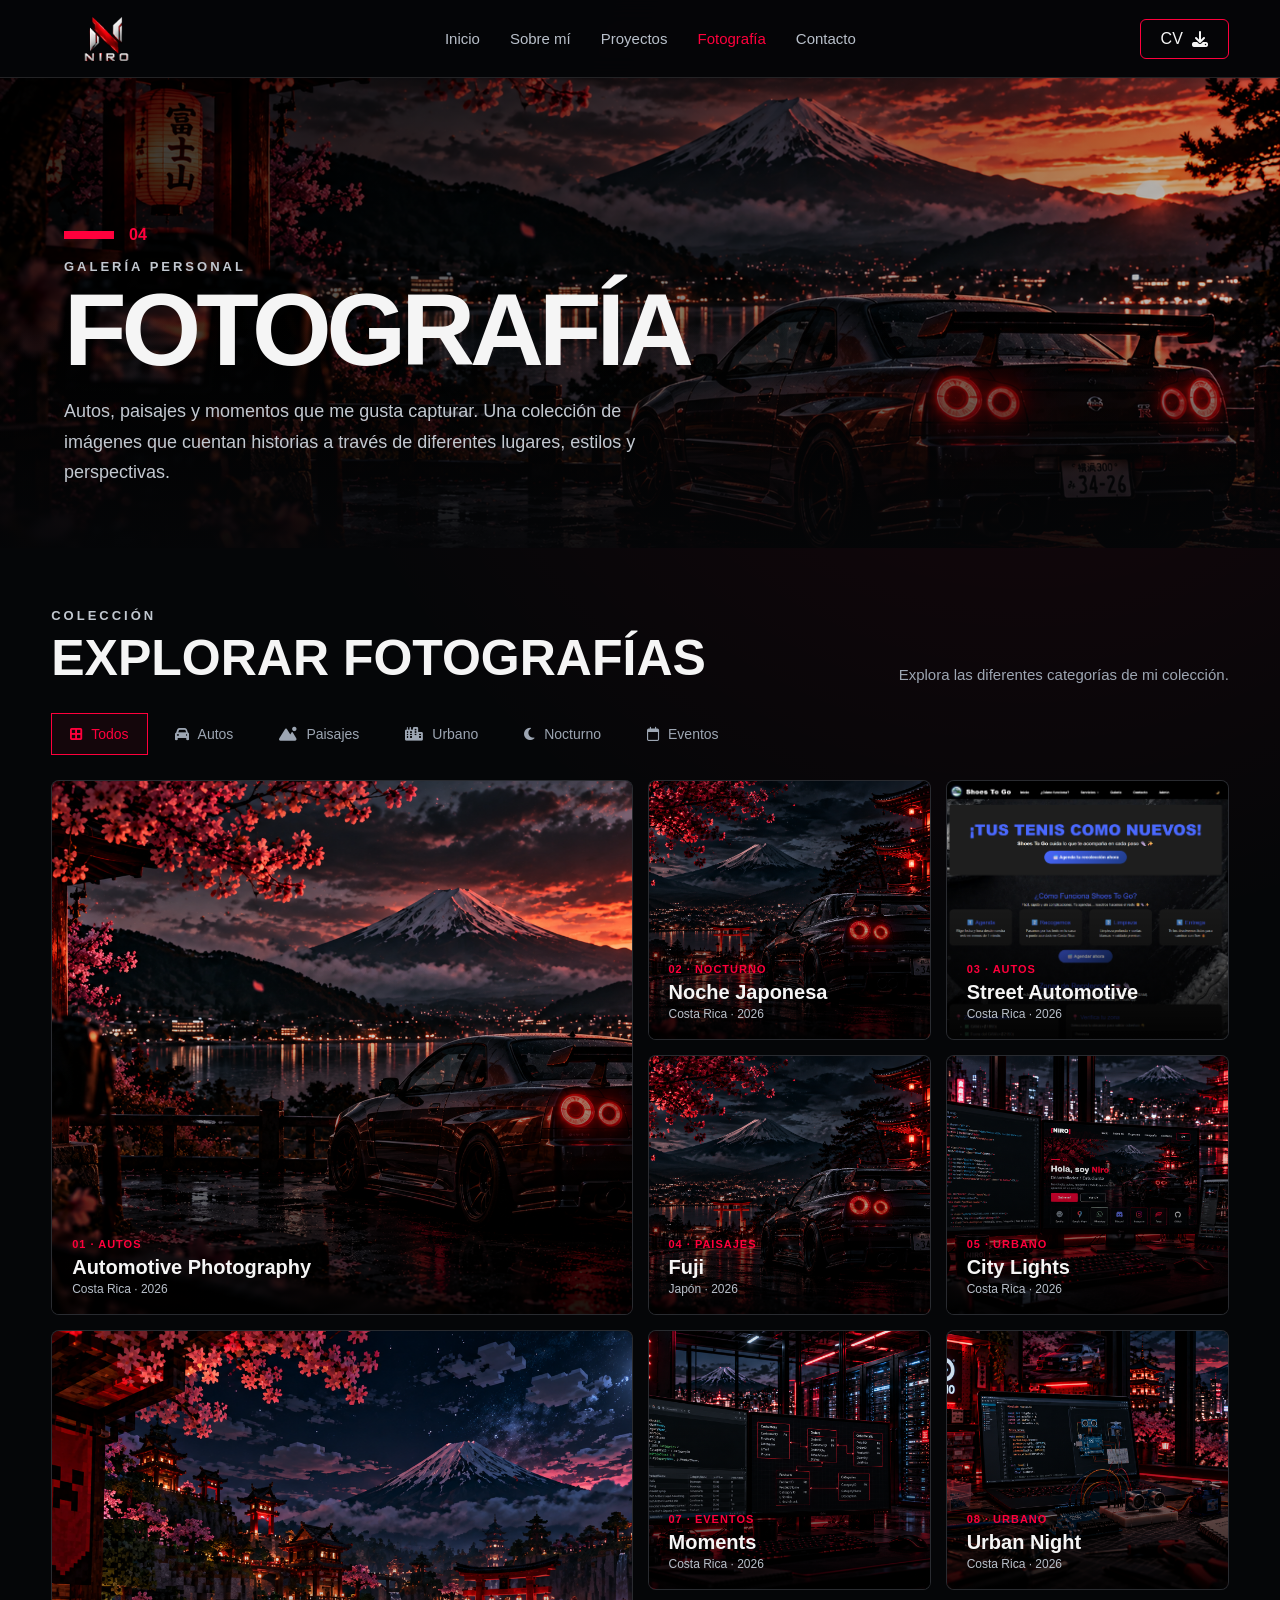
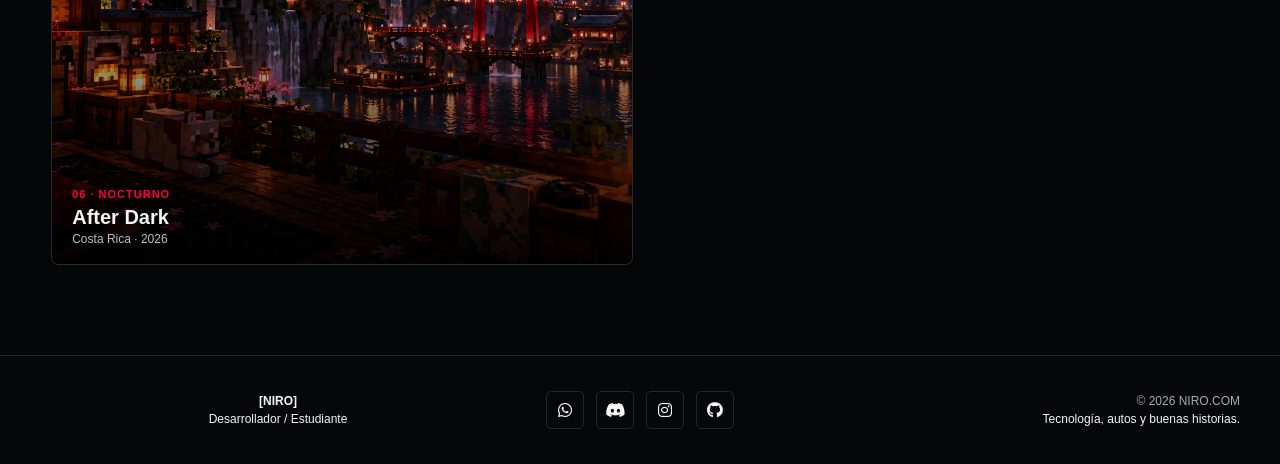
==== fotografia.html @ d886a141 "Agrego de Fotografia Se agrego ya por fin la parte de Fotografia, donde varias tipos de imagenes, au" ====
<!DOCTYPE html>
<html lang="es">
<head>
    <meta charset="UTF-8">
    <meta name="viewport" content="width=device-width, initial-scale=1.0">

    <title>Niro | Fotografía</title>

    <link rel="stylesheet" href="css/fotografia.css">

    <link rel="stylesheet" href="https://cdnjs.cloudflare.com/ajax/libs/font-awesome/6.5.2/css/all.min.css">
</head>

<body>

<header class="photo-header">

    <a href="index.html" class="photo-logo">
        <img src="assets/img/logo.png" alt="NIRO">
    </a>

    <nav class="photo-nav">
        <a href="index.html">Inicio</a>
        <a href="index.html#sobre-mi">Sobre mí</a>
        <a href="index.html#proyectos">Proyectos</a>
        <a href="fotografia.html" class="active">Fotografía</a>
        <a href="index.html#contacto">Contacto</a>
    </nav>

    <a href="assets/docs/Niels Curriculum.pdf" class="photo-cv" target="_blank">
        CV
        <i class="fa-solid fa-download"></i>
    </a>

</header>


<main>

    <!-- HERO -->

    <section class="photo-hero">

        <div class="photo-hero-overlay">

            <div class="photo-hero-content">

                <div class="section-number">
                    <span></span>
                    04
                </div>

                <p class="eyebrow">GALERÍA PERSONAL</p>

                <h1>FOTOGRAFÍA</h1>

                <p class="hero-description">
                    Autos, paisajes y momentos que me gusta capturar.
                    Una colección de imágenes que cuentan historias
                    a través de diferentes lugares, estilos y perspectivas.
                </p>

            </div>

        </div>

    </section>


    <!-- CATEGORÍAS -->

    <section class="gallery-section">

        <div class="gallery-container">

            <div class="gallery-heading">

                <div>
                    <p class="eyebrow">COLECCIÓN</p>
                    <h2>EXPLORAR FOTOGRAFÍAS</h2>
                </div>

                <p class="gallery-description">
                    Explora las diferentes categorías de mi colección.
                </p>

            </div>


            <div class="photo-filters">

                <button class="filter active" data-filter="todos">
                    <i class="fa-solid fa-border-all"></i>
                    Todos
                </button>

                <button class="filter" data-filter="autos">
                    <i class="fa-solid fa-car"></i>
                    Autos
                </button>

                <button class="filter" data-filter="paisajes">
                    <i class="fa-solid fa-mountain-sun"></i>
                    Paisajes
                </button>

                <button class="filter" data-filter="urbano">
                    <i class="fa-solid fa-city"></i>
                    Urbano
                </button>

                <button class="filter" data-filter="nocturno">
                    <i class="fa-solid fa-moon"></i>
                    Nocturno
                </button>

                <button class="filter" data-filter="eventos">
                    <i class="fa-regular fa-calendar"></i>
                    Eventos
                </button>

            </div>


            <!-- GALERÍA -->

            <div class="photo-gallery">

                <article class="photo-card"
                    data-category="autos"
                    data-title="Automotive Photography"
                    data-location="Costa Rica"
                    data-year="2026">

                    <img src="assets/img/fotografia.png" alt="Fotografía automotriz">

                    <div class="photo-card-overlay">
                        <span>01 · AUTOS</span>
                        <h3>Automotive Photography</h3>
                        <p>Costa Rica · 2026</p>
                    </div>

                </article>


                <article class="photo-card"
                    data-category="nocturno"
                    data-title="Noche Japonesa"
                    data-location="Costa Rica"
                    data-year="2026">

                    <img src="assets/img/hero.png" alt="Fotografía nocturna">

                    <div class="photo-card-overlay">
                        <span>02 · NOCTURNO</span>
                        <h3>Noche Japonesa</h3>
                        <p>Costa Rica · 2026</p>
                    </div>

                </article>


                <article class="photo-card"
                    data-category="autos"
                    data-title="Street Automotive"
                    data-location="Costa Rica"
                    data-year="2026">

                    <img src="assets/img/stgg.png" alt="Fotografía de automóvil">

                    <div class="photo-card-overlay">
                        <span>03 · AUTOS</span>
                        <h3>Street Automotive</h3>
                        <p>Costa Rica · 2026</p>
                    </div>

                </article>


                <article class="photo-card"
                    data-category="paisajes"
                    data-title="Fuji"
                    data-location="Japón"
                    data-year="2026">

                    <img src="assets/img/hero.png" alt="Paisaje">

                    <div class="photo-card-overlay">
                        <span>04 · PAISAJES</span>
                        <h3>Fuji</h3>
                        <p>Japón · 2026</p>
                    </div>

                </article>


                <article class="photo-card"
                    data-category="urbano"
                    data-title="City Lights"
                    data-location="Costa Rica"
                    data-year="2026">

                    <img src="assets/img/portafolio.png" alt="Fotografía urbana">

                    <div class="photo-card-overlay">
                        <span>05 · URBANO</span>
                        <h3>City Lights</h3>
                        <p>Costa Rica · 2026</p>
                    </div>

                </article>


                <article class="photo-card"
                    data-category="nocturno"
                    data-title="After Dark"
                    data-location="Costa Rica"
                    data-year="2026">

                    <img src="assets/img/minecraft.png" alt="Fotografía nocturna">

                    <div class="photo-card-overlay">
                        <span>06 · NOCTURNO</span>
                        <h3>After Dark</h3>
                        <p>Costa Rica · 2026</p>
                    </div>

                </article>


                <article class="photo-card"
                    data-category="eventos"
                    data-title="Moments"
                    data-location="Costa Rica"
                    data-year="2026">

                    <img src="assets/img/database.png" alt="Fotografía de evento">

                    <div class="photo-card-overlay">
                        <span>07 · EVENTOS</span>
                        <h3>Moments</h3>
                        <p>Costa Rica · 2026</p>
                    </div>

                </article>


                <article class="photo-card"
                    data-category="urbano"
                    data-title="Urban Night"
                    data-location="Costa Rica"
                    data-year="2026">

                    <img src="assets/img/arduino.png" alt="Fotografía urbana">

                    <div class="photo-card-overlay">
                        <span>08 · URBANO</span>
                        <h3>Urban Night</h3>
                        <p>Costa Rica · 2026</p>
                    </div>

                </article>

            </div>

        </div>

    </section>


    <!-- LIGHTBOX -->

    <div class="lightbox" id="lightbox">

        <div class="footer-logo">
            <img src="../assets/img/logo.png" alt="Logo NIRO">
        </div>

        <button class="lightbox-prev" aria-label="Anterior">
            <i class="fa-solid fa-chevron-left"></i>
        </button>

        <div class="lightbox-content">

            <img id="lightbox-image" src="" alt="">

            <div class="lightbox-info">

                <span id="lightbox-category"></span>

                <h2 id="lightbox-title"></h2>

                <p id="lightbox-location"></p>

            </div>

        </div>

        <button class="lightbox-next" aria-label="Siguiente">
            <i class="fa-solid fa-chevron-right"></i>
        </button>

    </div>

</main>


<footer>

    <div class="footer-brand">
        <strong>[NIRO]</strong>
        <p>Desarrollador / Estudiante</p>
    </div>

    <div class="footer-social">

        <a href="#" aria-label="WhatsApp">
            <i class="fa-brands fa-whatsapp"></i>
        </a>

        <a href="#" aria-label="Discord">
            <i class="fa-brands fa-discord"></i>
        </a>

        <a href="#" aria-label="Instagram">
            <i class="fa-brands fa-instagram"></i>
        </a>

        <a href="#" aria-label="GitHub">
            <i class="fa-brands fa-github"></i>
        </a>

    </div>

    <div class="footer-copy">
        <p>© 2026 NIRO.COM</p>
        <p>Tecnología, autos y buenas historias.</p>
    </div>

</footer>


<script src="js/fotografia.js"></script>

</body>
</html>
---- css/fotografia.css ----
:root {
    --bg:#050608;
    --bg-card:#0b0e13;
    --bg-soft:#10141a;
    --red:#ff003c;
    --text:#f5f5f5;
    --text-soft:#9da6b3;
    --border:rgba(255,255,255,.12);
}

* {
    margin:0;
    padding:0;
    box-sizing:border-box;
}

html {
    scroll-behavior:smooth;
}

body {
    background:
        radial-gradient(
            circle at 80% 10%,
            rgba(255,0,60,.08),
            transparent 35%
        ),
        var(--bg);
    color:var(--text);
    font-family:Arial,Helvetica,sans-serif;
}

a {
    color:inherit;
    text-decoration:none;
}

img {
    display:block;
    max-width:100%;
}

/* HEADER */

.photo-header {
    position:sticky;
    top:0;
    z-index:1000;
    min-height:78px;
    padding:0 4%;
    display:flex;
    align-items:center;
    justify-content:space-between;
    gap:30px;
    background:rgba(5,6,8,.92);
    border-bottom:1px solid var(--border);
    backdrop-filter:blur(12px);
}

.photo-logo {
    display:flex;
    align-items:center;
}

.photo-logo img {
    display:block;
    width:110px;
    height:auto;
    max-height:50px;
    object-fit:contain;
}

.photo-nav {
    display:flex;
    align-items:center;
    gap:30px;
}

.photo-nav a {
    color:#b9c0ca;
    font-size:15px;
    transition:.25s;
}

.photo-nav a:hover,
.photo-nav a.active {
    color:var(--red);
}

.photo-cv {
    display:flex;
    align-items:center;
    gap:9px;
    padding:10px 20px;
    border:1px solid var(--red);
    border-radius:6px;
    transition:.25s;
}

.photo-cv:hover {
    background:var(--red);
}

/* HERO */

.photo-hero {
    min-height:470px;
    position:relative;
    display:flex;
    align-items:flex-end;
    background:
        linear-gradient(
            90deg,
            rgba(0,0,0,.82),
            rgba(0,0,0,.2)
        ),
        url("../assets/img/fotografia.png") center/cover;
}

.photo-hero::after {
    content:"";
    position:absolute;
    inset:0;
    background:
        linear-gradient(
            transparent 50%,
            rgba(5,6,8,.9)
        );
    pointer-events:none;
}

.photo-hero-overlay {
    position:relative;
    z-index:2;
    width:100%;
    padding:70px 5% 60px;
}

.photo-hero-content {
    width:min(850px,100%);
}

.section-number {
    display:flex;
    align-items:center;
    gap:15px;
    color:var(--red);
    font-weight:800;
    margin-bottom:15px;
}

.section-number span {
    width:50px;
    height:8px;
    display:block;
    background:var(--red);
}

.eyebrow {
    color:#c2c8d0;
    font-size:13px;
    font-weight:700;
    letter-spacing:3px;
    margin-bottom:10px;
}

.photo-hero h1 {
    font-size:clamp(55px,8vw,105px);
    line-height:.9;
    font-weight:900;
    letter-spacing:-5px;
    margin-bottom:20px;
}

.hero-description {
    max-width:620px;
    color:#c2c8d0;
    font-size:18px;
    line-height:1.7;
}

/* GALLERY SECTION */

.gallery-section {
    padding:60px 0 90px;
}

.gallery-container {
    width:min(1450px,92%);
    margin:auto;
}

.gallery-heading {
    display:flex;
    align-items:flex-end;
    justify-content:space-between;
    gap:30px;
    margin-bottom:30px;
}

.gallery-heading h2 {
    font-size:clamp(30px,4vw,50px);
    line-height:1;
    font-weight:900;
}

.gallery-description {
    max-width:420px;
    color:var(--text-soft);
    font-size:15px;
}

/* FILTERS */

.photo-filters {
    display:flex;
    gap:8px;
    margin-bottom:25px;
    overflow-x:auto;
    scrollbar-width:none;
}

.photo-filters::-webkit-scrollbar {
    display:none;
}

.filter {
    display:flex;
    align-items:center;
    gap:9px;
    padding:12px 18px;
    border:1px solid transparent;
    background:transparent;
    color:var(--text-soft);
    font-family:inherit;
    font-size:14px;
    white-space:nowrap;
    cursor:pointer;
    transition:.25s;
}

.filter:hover {
    color:white;
}

.filter.active {
    color:var(--red);
    border-color:var(--red);
    background:rgba(255,0,60,.06);
}

/* GALLERY */

.photo-gallery {
    display:grid;
    grid-template-columns:repeat(4,1fr);
    grid-auto-rows:260px;
    gap:15px;
}

.photo-card {
    position:relative;
    overflow:hidden;
    border:1px solid var(--border);
    border-radius:8px;
    background:var(--bg-card);
    cursor:pointer;
    transition:.35s ease;
}

.photo-card:nth-child(1),
.photo-card:nth-child(6) {
    grid-column:span 2;
    grid-row:span 2;
}

.photo-card img {
    width:100%;
    height:100%;
    object-fit:cover;
    transition:.5s ease;
}

.photo-card::after {
    content:"";
    position:absolute;
    inset:0;
    background:
        linear-gradient(
            transparent 35%,
            rgba(0,0,0,.9)
        );
}

.photo-card:hover {
    border-color:var(--red);
    transform:translateY(-4px);
}

.photo-card:hover img {
    transform:scale(1.06);
}

.photo-card-overlay {
    position:absolute;
    z-index:2;
    left:20px;
    right:20px;
    bottom:18px;
}

.photo-card-overlay span {
    display:block;
    margin-bottom:6px;
    color:var(--red);
    font-size:11px;
    font-weight:800;
    letter-spacing:1px;
}

.photo-card-overlay h3 {
    font-size:20px;
    margin-bottom:3px;
}

.photo-card-overlay p {
    color:#b9c0ca;
    font-size:12px;
}

/* LIGHTBOX */

.lightbox {
    position:fixed;
    inset:0;
    z-index:5000;
    display:none;
    align-items:center;
    justify-content:center;
    padding:40px;
    background:rgba(0,0,0,.94);
    backdrop-filter:blur(12px);
}

.lightbox.open {
    display:flex;
}

.lightbox-content {
    max-width:1100px;
    max-height:90vh;
    position:relative;
}

.lightbox-content img {
    max-width:100%;
    max-height:75vh;
    width:auto;
    margin:auto;
    border:1px solid var(--border);
    border-radius:8px;
}

.lightbox-info {
    padding-top:15px;
    text-align:center;
}

.lightbox-info span {
    color:var(--red);
    font-size:12px;
    font-weight:800;
    letter-spacing:2px;
}

.lightbox-info h2 {
    margin:5px 0;
    font-size:24px;
}

.lightbox-info p {
    color:var(--text-soft);
    font-size:13px;
}

.lightbox-close,
.lightbox-prev,
.lightbox-next {
    position:absolute;
    z-index:2;
    width:48px;
    height:48px;
    display:flex;
    align-items:center;
    justify-content:center;
    border:1px solid var(--red);
    border-radius:6px;
    background:rgba(5,6,8,.8);
    color:var(--red);
    font-size:18px;
    cursor:pointer;
    transition:.25s;
}

.lightbox-close:hover,
.lightbox-prev:hover,
.lightbox-next:hover {
    background:var(--red);
    color:white;
}

.lightbox-close {
    top:25px;
    right:30px;
}

.lightbox-prev {
    left:30px;
    top:50%;
    transform:translateY(-50%);
}

.lightbox-next {
    right:30px;
    top:50%;
    transform:translateY(-50%);
}

/* FOOTER */

/* =========================================================
   FOOTER
   ========================================================= */

footer {
    display: grid;
    grid-template-columns: 1fr auto 1fr;
    align-items: center;
    gap: 30px;
    padding: 35px 40px;
    border-top: 1px solid var(--border);
    background: #05070a;
    color: var(--muted);
    font-size: 12px;
}


/* LOGO FOOTER */

.footer-brand {
    display: flex;
    flex-direction: column;
    align-items: center;
    justify-content: center;
    gap: 4px;
    text-align: center;
}

.footer-logo {
    display: flex;
    align-items: center;
    justify-content: center;
    width: 100%;
}

.footer-logo img {
    display: block;
    width: 100px;
    height: auto;
    object-fit: contain;
    margin: 0 auto;
}

.footer-logo span {
    color: var(--red);
}

.footer-brand p {
    margin: 0;
    color: var(--muted);
    font-size: 12px;
    text-align: center;
}


/* REDES FOOTER */

.footer-social {
    display: flex;
    align-items: center;
    justify-content: center;
    gap: 12px;
}

.footer-social a {
    width: 38px;
    height: 38px;
    display: flex;
    align-items: center;
    justify-content: center;
    border: 1px solid var(--border);
    border-radius: 5px;
    color: var(--muted);
    transition: var(--transition);
}

.footer-social i {
    font-size: 16px;
}

.footer-social a:hover {
    color: var(--red);
    border-color: var(--red);
    transform: translateY(-3px);
    background: rgba(255, 0, 60, 0.06);
}


/* COPYRIGHT */

.footer-copy {
    text-align: right;
}

.footer-copy p {
    margin: 0;
}

.footer-copy p + p {
    margin-top: 4px;
}

.footer-copy p:first-child {
    color: #a5adb7;
}

.footer-copy p:last-child {
    color: var(--muted);
}
/* RESPONSIVE */

@media (max-width:1050px) {

    .photo-gallery {
        grid-template-columns:repeat(3,1fr);
    }

}

@media (max-width:800px) {

    .photo-header {
        padding:15px 20px;
    }

    .photo-nav {
        display:none;
    }

    .photo-hero {
        min-height:420px;
    }

    .photo-hero-overlay {
        padding:50px 5% 45px;
    }

    .gallery-heading {
        align-items:flex-start;
        flex-direction:column;
    }

    .photo-gallery {
        grid-template-columns:repeat(2,1fr);
        grid-auto-rows:220px;
    }

    .photo-card:nth-child(1),
    .photo-card:nth-child(6) {
        grid-column:span 2;
        grid-row:span 1;
    }

    .lightbox {
        padding:20px;
    }

    .lightbox-prev {
        left:10px;
    }

    .lightbox-next {
        right:10px;
    }

}

@media (max-width:550px) {

    .photo-cv {
        padding:9px 12px;
    }

    .photo-cv {
        font-size:0;
    }

    .photo-cv i {
        font-size:15px;
    }

    .photo-hero h1 {
        font-size:52px;
        letter-spacing:-3px;
    }

    .hero-description {
        font-size:15px;
    }

    .gallery-section {
        padding-top:40px;
    }

    .photo-gallery {
        grid-template-columns:1fr;
        grid-auto-rows:280px;
    }

    .photo-card:nth-child(1),
    .photo-card:nth-child(6) {
        grid-column:auto;
    }

    .lightbox-close {
        top:15px;
        right:15px;
    }

    .lightbox-content img {
        max-height:65vh;
    }

    footer {
        grid-template-columns:1fr;
        text-align:center;
        gap:20px;
    }

    .footer-brand,
    .footer-copy {
        text-align:center;
    }

    .footer-social {
        justify-content:center;
    }

}

.footer-logo img {
    width: 100px;
    height: auto;
    object-fit: contain;
}
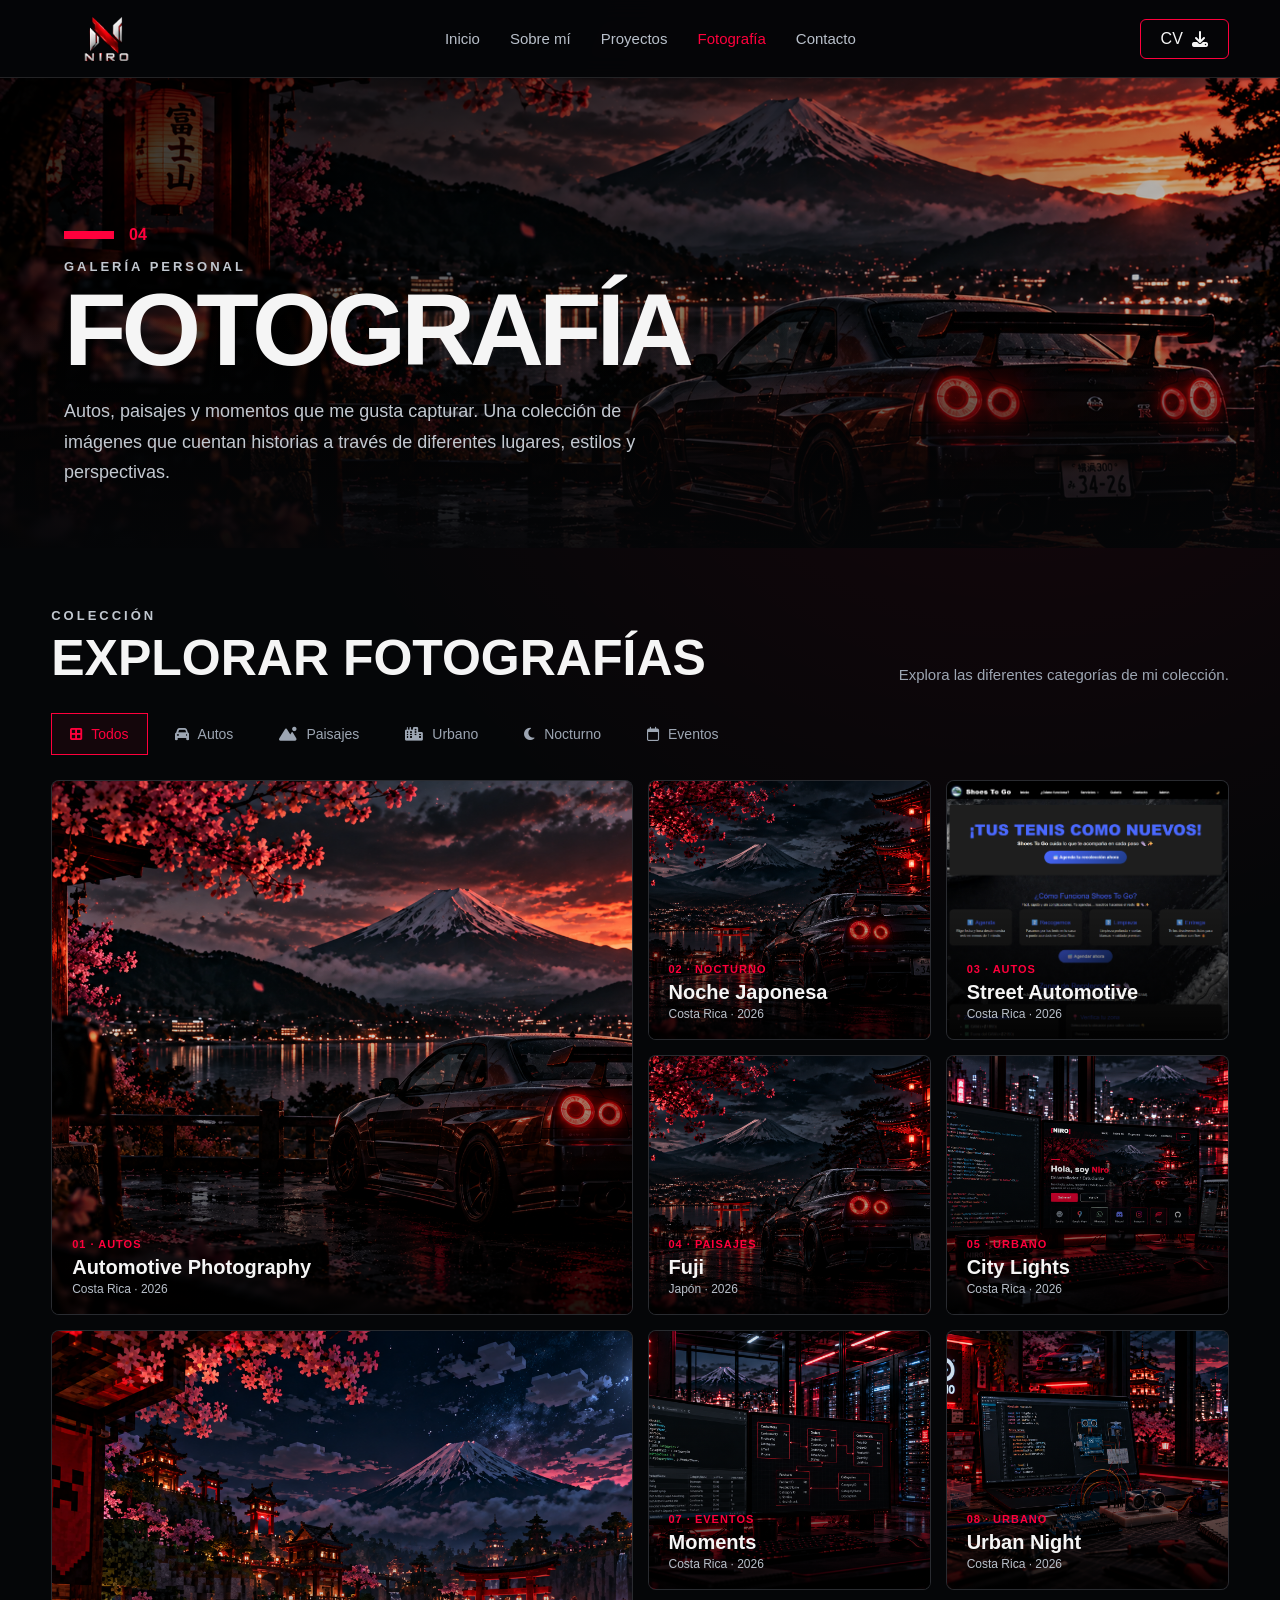
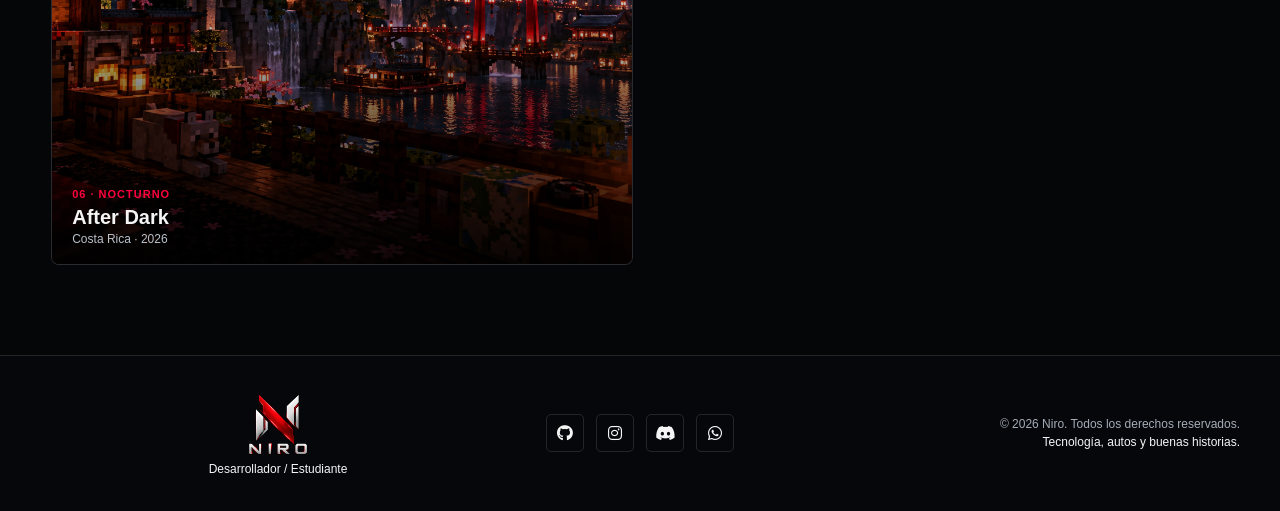
==== commit 7c81e84a: "Actualizacion de errores ci" ====
--- a/fotografia.html
+++ b/fotografia.html
@@ -19,7 +19,7 @@
         <img src="assets/img/logo.png" alt="NIRO">
     </a>
 
-    <nav class="photo-nav">
+    <nav class="photo-nav desktop-nav">
         <a href="index.html">Inicio</a>
         <a href="index.html#sobre-mi">Sobre mí</a>
         <a href="index.html#proyectos">Proyectos</a>
@@ -27,10 +27,36 @@
         <a href="index.html#contacto">Contacto</a>
     </nav>
 
-    <a href="assets/docs/Niels Curriculum.pdf" class="photo-cv" target="_blank">
+    <a href="assets/docs/Niels Curriculum.pdf"
+       class="photo-cv desktop-cv"
+       target="_blank">
         CV
         <i class="fa-solid fa-download"></i>
     </a>
+
+    <button class="menu-toggle"
+            type="button"
+            aria-label="Abrir menú"
+            aria-expanded="false">
+        <i class="fa-solid fa-bars"></i>
+    </button>
+
+    <nav class="mobile-nav">
+
+        <a href="index.html">Inicio</a>
+        <a href="index.html#sobre-mi">Sobre mí</a>
+        <a href="index.html#proyectos">Proyectos</a>
+        <a href="fotografia.html" class="active">Fotografía</a>
+        <a href="index.html#contacto">Contacto</a>
+
+        <a href="assets/docs/Niels Curriculum.pdf"
+           class="photo-cv"
+           target="_blank">
+            CV
+            <i class="fa-solid fa-download"></i>
+        </a>
+
+    </nav>
 
 </header>
 
@@ -304,37 +330,59 @@
 
 </main>
 
+<!-- FOOTER -->
 
 <footer>
 
     <div class="footer-brand">
-        <strong>[NIRO]</strong>
+
+        <div class="footer-logo">
+            <img src="assets/img/logo.png" alt="Logo NIRO">
+        </div>
+
         <p>Desarrollador / Estudiante</p>
+
     </div>
 
+
     <div class="footer-social">
 
-        <a href="#" aria-label="WhatsApp">
+        <a href="https://github.com/NIRO1004"
+           target="_blank"
+           rel="noopener noreferrer"
+           aria-label="GitHub">
+            <i class="fa-brands fa-github"></i>
+        </a>
+
+        <a href="https://www.instagram.com/nielsroldan/"
+           target="_blank"
+           rel="noopener noreferrer"
+           aria-label="Instagram">
+            <i class="fa-brands fa-instagram"></i>
+        </a>
+
+        <a href="https://discord.gg/T9t3En6EW"
+           target="_blank"
+           rel="noopener noreferrer"
+           aria-label="Discord">
+            <i class="fa-brands fa-discord"></i>
+        </a>
+
+        <a href="https://wa.me/50685936114"
+           target="_blank"
+           rel="noopener noreferrer"
+           aria-label="WhatsApp">
             <i class="fa-brands fa-whatsapp"></i>
         </a>
 
-        <a href="#" aria-label="Discord">
-            <i class="fa-brands fa-discord"></i>
-        </a>
-
-        <a href="#" aria-label="Instagram">
-            <i class="fa-brands fa-instagram"></i>
-        </a>
-
-        <a href="#" aria-label="GitHub">
-            <i class="fa-brands fa-github"></i>
-        </a>
-
     </div>
 
+
     <div class="footer-copy">
-        <p>© 2026 NIRO.COM</p>
+
+        <p>© 2026 Niro. Todos los derechos reservados.</p>
         <p>Tecnología, autos y buenas historias.</p>
+
     </div>
 
 </footer>
--- a/css/fotografia.css
+++ b/css/fotografia.css
@@ -662,4 +662,109 @@
     width: 100px;
     height: auto;
     object-fit: contain;
+}
+
+/* =========================================================
+   NAVBAR RESPONSIVE
+   ========================================================= */
+
+.menu-toggle {
+    display: none;
+    width: 42px;
+    height: 42px;
+    align-items: center;
+    justify-content: center;
+    border: 1px solid var(--border);
+    border-radius: 6px;
+    background: transparent;
+    color: white;
+    font-size: 18px;
+    cursor: pointer;
+    transition: .25s;
+}
+
+.menu-toggle:hover {
+    color: var(--red);
+    border-color: var(--red);
+}
+
+.mobile-nav {
+    display: none;
+}
+
+
+/* =========================================================
+   MOBILE NAVBAR
+   ========================================================= */
+
+@media (max-width: 800px) {
+
+    .photo-header {
+        min-height: 65px;
+        padding: 10px 20px;
+        gap: 15px;
+    }
+
+    .photo-header .desktop-nav,
+    .photo-header .desktop-cv {
+        display: none;
+    }
+
+    .menu-toggle {
+        display: flex;
+        margin-left: auto;
+        position: relative;
+        z-index: 1101;
+    }
+
+    .mobile-nav {
+        position: fixed;
+        top: 65px;
+        left: 0;
+        width: 100%;
+        display: flex;
+        flex-direction: column;
+        padding: 10px 20px 20px;
+        background: rgba(5, 6, 8, .98);
+        border-bottom: 1px solid var(--border);
+        backdrop-filter: blur(12px);
+        transform: translateY(-120%);
+        opacity: 0;
+        visibility: hidden;
+        transition:
+            transform .3s ease,
+            opacity .3s ease,
+            visibility .3s ease;
+        z-index: 1100;
+    }
+
+    .mobile-nav.active {
+        transform: translateY(0);
+        opacity: 1;
+        visibility: visible;
+    }
+
+    .mobile-nav a {
+        display: flex;
+        align-items: center;
+        min-height: 48px;
+        padding: 0 10px;
+        color: #b9c0ca;
+        border-bottom: 1px solid rgba(255,255,255,.06);
+        font-size: 15px;
+    }
+
+    .mobile-nav a:hover,
+    .mobile-nav a.active {
+        color: var(--red);
+    }
+
+    .mobile-nav .photo-cv {
+        justify-content: center;
+        margin-top: 12px;
+        border: 1px solid var(--red);
+        border-radius: 6px;
+        color: white;
+    }
+
 }
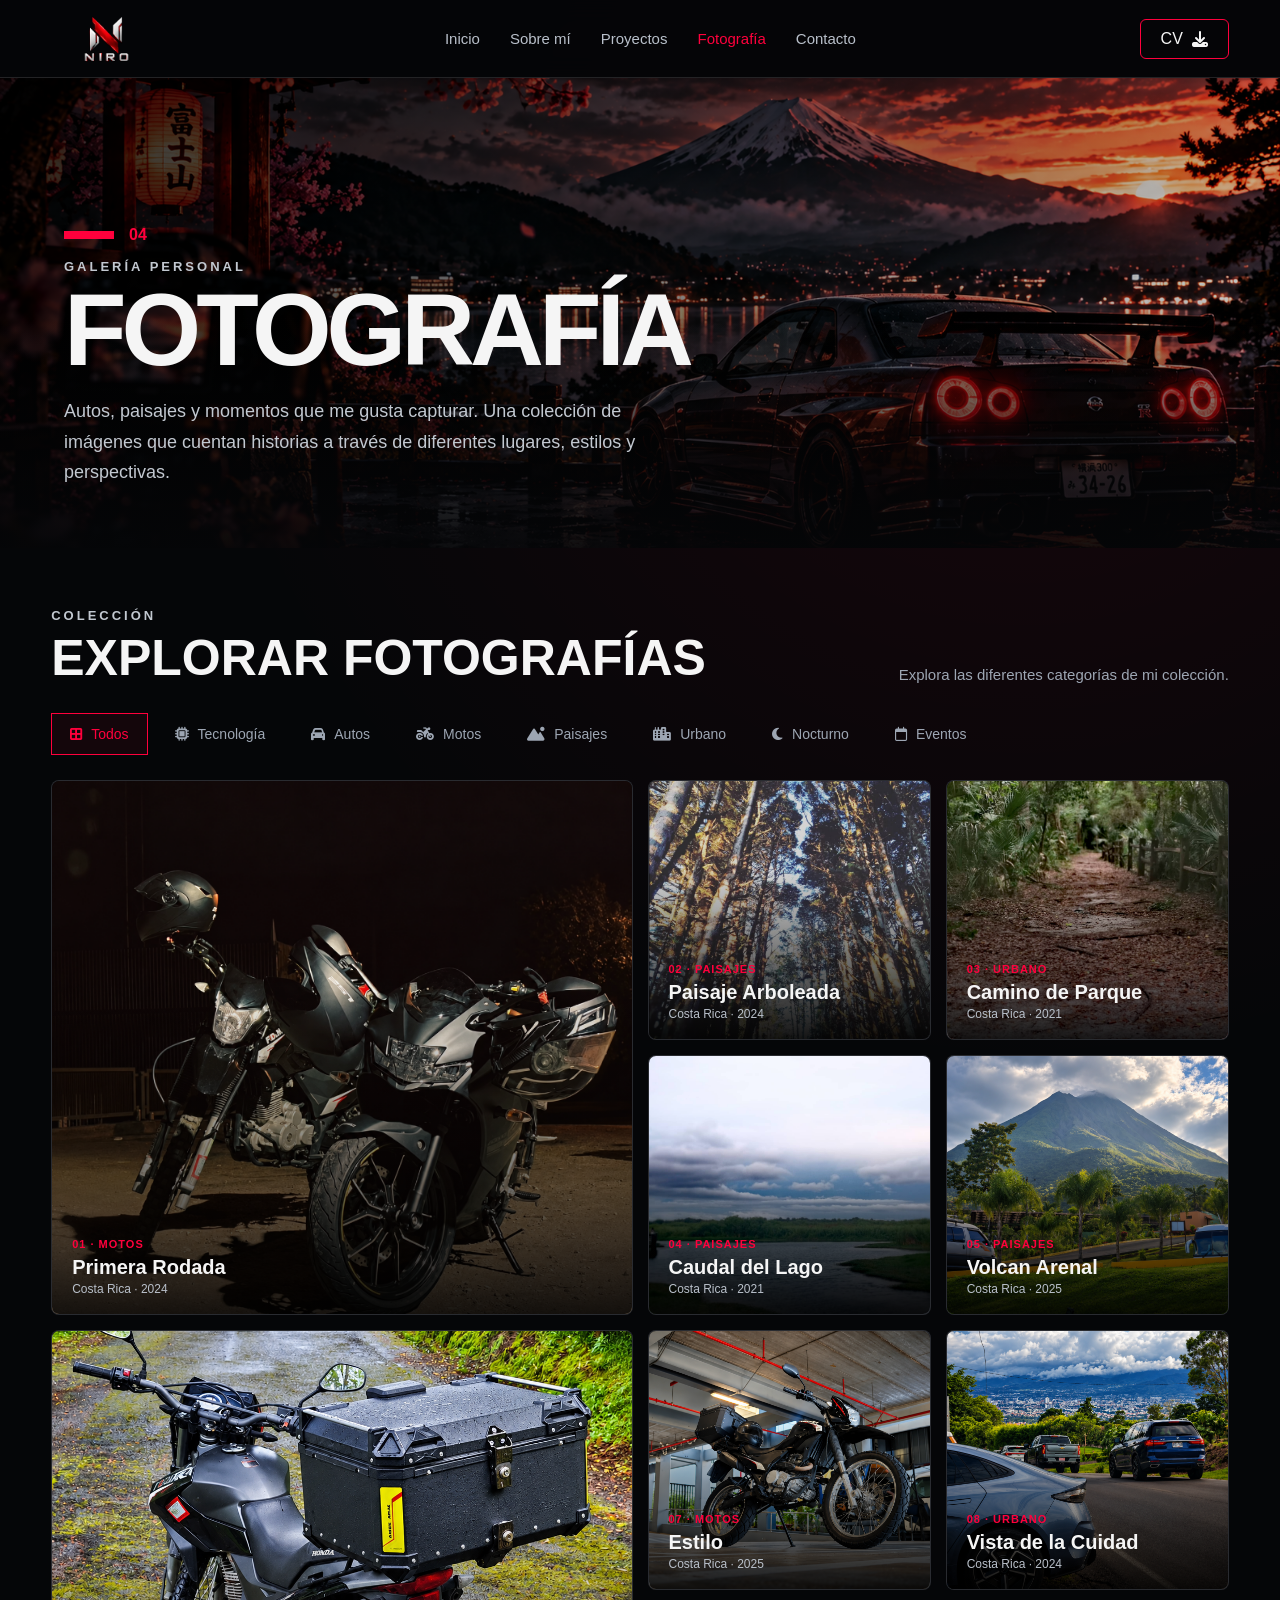
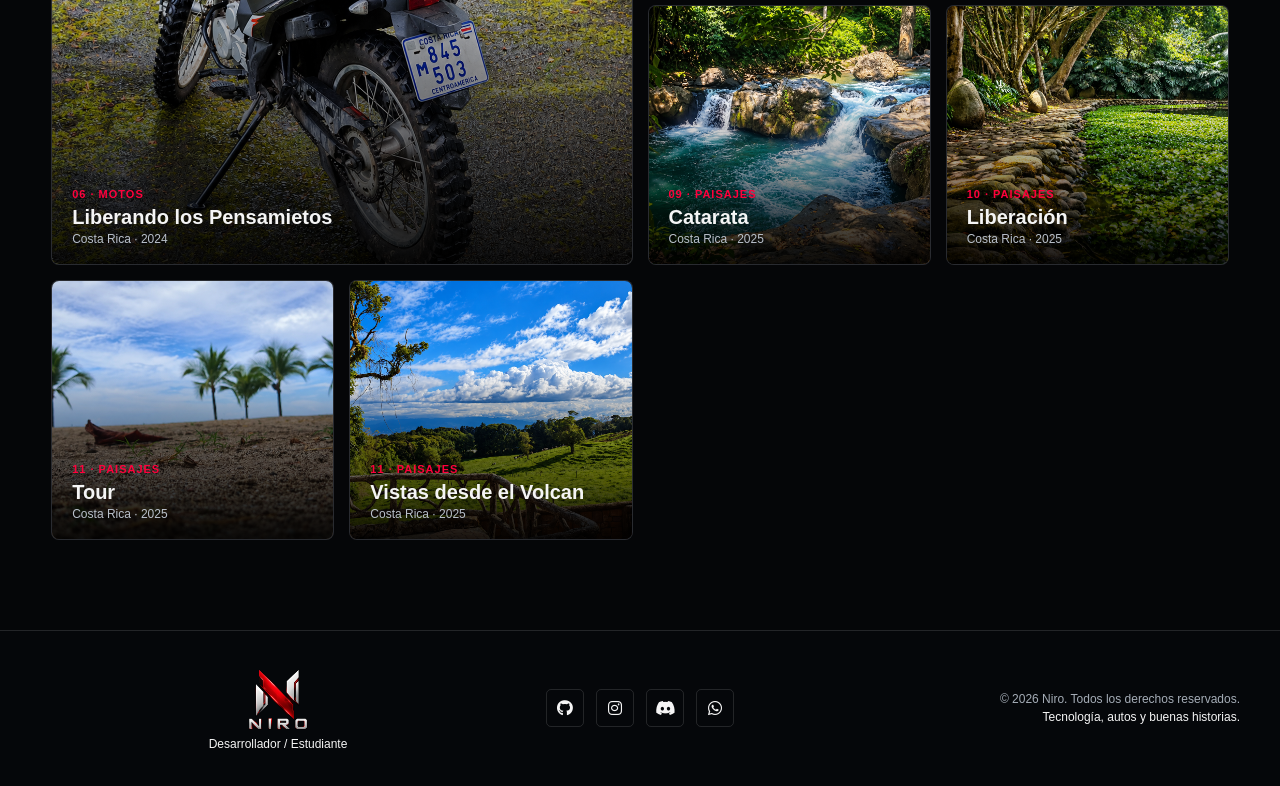
==== commit d3ee8024: "ci zi" ====
--- a/fotografia.html
+++ b/fotografia.html
@@ -120,11 +120,21 @@
                     Todos
                 </button>
 
+                <button class="filter" data-category="tecnologia">
+                    <i class="fa-solid fa-microchip"></i>
+                    <span>Tecnología</span>
+                </button>
+
                 <button class="filter" data-filter="autos">
                     <i class="fa-solid fa-car"></i>
                     Autos
                 </button>
 
+                <button class="filter" data-filter="motos">
+                    <i class="fa-solid fa-motorcycle"></i>
+                    Motos
+                </button>
+
                 <button class="filter" data-filter="paisajes">
                     <i class="fa-solid fa-mountain-sun"></i>
                     Paisajes
@@ -153,139 +163,197 @@
             <div class="photo-gallery">
 
                 <article class="photo-card"
-                    data-category="autos"
-                    data-title="Automotive Photography"
-                    data-location="Costa Rica"
-                    data-year="2026">
-
-                    <img src="assets/img/fotografia.png" alt="Fotografía automotriz">
-
-                    <div class="photo-card-overlay">
-                        <span>01 · AUTOS</span>
-                        <h3>Automotive Photography</h3>
-                        <p>Costa Rica · 2026</p>
-                    </div>
-
-                </article>
-
-
-                <article class="photo-card"
-                    data-category="nocturno"
-                    data-title="Noche Japonesa"
-                    data-location="Costa Rica"
-                    data-year="2026">
-
-                    <img src="assets/img/hero.png" alt="Fotografía nocturna">
-
-                    <div class="photo-card-overlay">
-                        <span>02 · NOCTURNO</span>
-                        <h3>Noche Japonesa</h3>
-                        <p>Costa Rica · 2026</p>
-                    </div>
-
-                </article>
-
-
-                <article class="photo-card"
-                    data-category="autos"
-                    data-title="Street Automotive"
-                    data-location="Costa Rica"
-                    data-year="2026">
-
-                    <img src="assets/img/stgg.png" alt="Fotografía de automóvil">
-
-                    <div class="photo-card-overlay">
-                        <span>03 · AUTOS</span>
-                        <h3>Street Automotive</h3>
-                        <p>Costa Rica · 2026</p>
-                    </div>
-
-                </article>
-
-
-                <article class="photo-card"
-                    data-category="paisajes"
-                    data-title="Fuji"
-                    data-location="Japón"
-                    data-year="2026">
-
-                    <img src="assets/img/hero.png" alt="Paisaje">
+                    data-category="motos"
+                    data-title="Mi Moto"
+                    data-location="Costa Rica"
+                    data-year="2024">
+
+                    <img src="assets/img/fotografia/motos/1.png" alt="Fotografía de mi moto">
+
+                    <div class="photo-card-overlay">
+                        <span>01 · MOTOS</span>
+                        <h3>Primera Rodada</h3>
+                        <p>Costa Rica · 2024</p>
+                    </div>
+
+                </article>
+
+                <article class="photo-card"
+                    data-category="paisajes"
+                    data-title="Paisaje Arboleada"
+                    data-location="Costa Rica"
+                    data-year="2019">
+
+                    <img src="assets/img/fotografia/paisajes/1.png" alt="Paisaje Arboleada">
+
+                    <div class="photo-card-overlay">
+                        <span>02 · PAISAJES</span>
+                        <h3>Paisaje Arboleada</h3>
+                        <p>Costa Rica · 2024</p>
+                    </div>
+
+                </article>
+
+                <article class="photo-card"
+                    data-category="urbano"
+                    data-title="Camino de Parque"
+                    data-location="Costa Rica"
+                    data-year="2021">
+
+                    <img src="assets/img/fotografia/urbano/1.png" alt="Camino de Parque">
+
+                    <div class="photo-card-overlay">
+                        <span>03 · URBANO</span>
+                        <h3>Camino de Parque</h3>
+                        <p>Costa Rica · 2021</p>
+                    </div>
+
+                </article>
+
+                <article class="photo-card"
+                    data-category="paisajes"
+                    data-title="Caudal del Lago"
+                    data-location="Costa Rica"
+                    data-year="2021">
+
+                    <img src="assets/img/fotografia/paisajes/2.png" alt="Caudal del Lago">
 
                     <div class="photo-card-overlay">
                         <span>04 · PAISAJES</span>
-                        <h3>Fuji</h3>
-                        <p>Japón · 2026</p>
-                    </div>
-
-                </article>
-
+                        <h3>Caudal del Lago</h3>
+                        <p>Costa Rica · 2021</p>
+                    </div>
+
+                </article>
+
+                <article class="photo-card"
+                    data-category="paisajes"
+                    data-title="Volcan Arenal"
+                    data-location="Costa Rica"
+                    data-year="2025">
+
+                    <img src="assets/img/fotografia/paisajes/3.png" alt="Volcan Arenal">
+
+                    <div class="photo-card-overlay">
+                        <span>05 · PAISAJES</span>
+                        <h3>Volcan Arenal</h3>
+                        <p>Costa Rica · 2025</p>
+                    </div>
+
+                </article>
+
+                <article class="photo-card"
+                    data-category="motos"
+                    data-title="Liberando los Pensamietos"
+                    data-location="Costa Rica"
+                    data-year="2024">
+
+                    <img src="assets/img/fotografia/motos/2.png" alt="Liberando los Pensamietos">
+
+                    <div class="photo-card-overlay">
+                        <span>06 · MOTOS</span>
+                        <h3>Liberando los Pensamietos</h3>
+                        <p>Costa Rica · 2024</p>
+                    </div>
+
+                </article>
+
+                <article class="photo-card"
+                    data-category="motos"
+                    data-title="Estilo"
+                    data-location="Costa Rica"
+                    data-year="2025">
+
+                    <img src="assets/img/fotografia/motos/3.png" alt="Estilo">
+
+                    <div class="photo-card-overlay">
+                        <span>07 · MOTOS</span>
+                        <h3>Estilo</h3>
+                        <p>Costa Rica · 2025</p>
+                    </div>
+
+                </article>
 
                 <article class="photo-card"
                     data-category="urbano"
-                    data-title="City Lights"
-                    data-location="Costa Rica"
-                    data-year="2026">
-
-                    <img src="assets/img/portafolio.png" alt="Fotografía urbana">
-
-                    <div class="photo-card-overlay">
-                        <span>05 · URBANO</span>
-                        <h3>City Lights</h3>
-                        <p>Costa Rica · 2026</p>
-                    </div>
-
-                </article>
-
-
-                <article class="photo-card"
-                    data-category="nocturno"
-                    data-title="After Dark"
-                    data-location="Costa Rica"
-                    data-year="2026">
-
-                    <img src="assets/img/minecraft.png" alt="Fotografía nocturna">
-
-                    <div class="photo-card-overlay">
-                        <span>06 · NOCTURNO</span>
-                        <h3>After Dark</h3>
-                        <p>Costa Rica · 2026</p>
-                    </div>
-
-                </article>
-
-
-                <article class="photo-card"
-                    data-category="eventos"
-                    data-title="Moments"
-                    data-location="Costa Rica"
-                    data-year="2026">
-
-                    <img src="assets/img/database.png" alt="Fotografía de evento">
-
-                    <div class="photo-card-overlay">
-                        <span>07 · EVENTOS</span>
-                        <h3>Moments</h3>
-                        <p>Costa Rica · 2026</p>
-                    </div>
-
-                </article>
-
-
-                <article class="photo-card"
-                    data-category="urbano"
-                    data-title="Urban Night"
-                    data-location="Costa Rica"
-                    data-year="2026">
-
-                    <img src="assets/img/arduino.png" alt="Fotografía urbana">
+                    data-title="Vista de la Cuidad"
+                    data-location="Costa Rica"
+                    data-year="2024">
+
+                    <img src="assets/img/fotografia/urbano/2.png" alt="Vista de la Cuidad">
 
                     <div class="photo-card-overlay">
                         <span>08 · URBANO</span>
-                        <h3>Urban Night</h3>
-                        <p>Costa Rica · 2026</p>
-                    </div>
-
-                </article>
+                        <h3>Vista de la Cuidad</h3>
+                        <p>Costa Rica · 2024</p>
+                    </div>
+
+                </article>
+
+                <article class="photo-card"
+                    data-category="paisajes"
+                    data-title="Catarata"
+                    data-location="Costa Rica"
+                    data-year="2025">
+
+                    <img src="assets/img/fotografia/paisajes/4.png" alt="Catarata">
+
+                    <div class="photo-card-overlay">
+                        <span>09 · PAISAJES</span>
+                        <h3>Catarata</h3>
+                        <p>Costa Rica · 2025</p>
+                    </div>
+
+                </article>
+
+                <article class="photo-card"
+                    data-category="paisajes"
+                    data-title="Liberación"
+                    data-location="Costa Rica"
+                    data-year="2025">
+
+                    <img src="assets/img/fotografia/paisajes/5.png" alt="Liberación">
+
+                    <div class="photo-card-overlay">
+                        <span>10 · PAISAJES</span>
+                        <h3>Liberación</h3>
+                        <p>Costa Rica · 2025</p>
+                    </div>
+
+                </article>
+
+                <article class="photo-card"
+                    data-category="paisajes"
+                    data-title="Tour"
+                    data-location="Costa Rica"
+                    data-year="2025">
+
+                    <img src="assets/img/fotografia/paisajes/6.png" alt="Tour">
+
+                    <div class="photo-card-overlay">
+                        <span>11 · PAISAJES</span>
+                        <h3>Tour</h3>
+                        <p>Costa Rica · 2025</p>
+                    </div>
+
+                </article>
+
+                <article class="photo-card"
+                    data-category="paisajes"
+                    data-title="Vistas desde el Volcan"
+                    data-location="Costa Rica"
+                    data-year="2025">
+
+                    <img src="assets/img/fotografia/paisajes/7.png" alt="Vistas desde el Volcan">
+
+                    <div class="photo-card-overlay">
+                        <span>11 · PAISAJES</span>
+                        <h3>Vistas desde el Volcan</h3>
+                        <p>Costa Rica · 2025</p>
+                    </div>
+
+                </article>
+
 
             </div>
 
@@ -298,9 +366,9 @@
 
     <div class="lightbox" id="lightbox">
 
-        <div class="footer-logo">
-            <img src="../assets/img/logo.png" alt="Logo NIRO">
-        </div>
+        <button class="lightbox-close" aria-label="Cerrar">
+            <i class="fa-solid fa-xmark"></i>
+        </button>
 
         <button class="lightbox-prev" aria-label="Anterior">
             <i class="fa-solid fa-chevron-left"></i>
--- a/css/fotografia.css
+++ b/css/fotografia.css
@@ -767,4 +767,399 @@
         color: white;
     }
 
+}
+
+/* =========================================================
+   FOTOGRAFÍA - RESPONSIVE MÓVIL
+   ========================================================= */
+
+@media (max-width: 800px) {
+
+    /* HERO */
+
+    .photo-hero {
+        min-height: 430px;
+    }
+
+    .photo-hero-overlay {
+        padding: 50px 20px 45px;
+    }
+
+    .photo-hero-content {
+        width: 100%;
+    }
+
+    .photo-hero h1 {
+        font-size: clamp(48px, 15vw, 72px);
+        letter-spacing: -3px;
+        line-height: .9;
+        margin-bottom: 18px;
+    }
+
+    .hero-description {
+        max-width: 100%;
+        font-size: 15px;
+        line-height: 1.6;
+    }
+
+
+    /* GALERÍA */
+
+    .gallery-section {
+        padding: 55px 0 70px;
+    }
+
+    .gallery-container {
+        width: calc(100% - 30px);
+        margin: 0 auto;
+    }
+
+
+    /* ENCABEZADO */
+
+    .gallery-heading {
+        display: flex;
+        flex-direction: column;
+        align-items: flex-start;
+        gap: 12px;
+        margin-bottom: 25px;
+    }
+
+    .gallery-heading h2 {
+        font-size: clamp(34px, 10vw, 48px);
+        line-height: .95;
+        letter-spacing: -2px;
+    }
+
+    .gallery-description {
+        max-width: 100%;
+        font-size: 14px;
+        line-height: 1.5;
+    }
+
+
+    /* FILTROS */
+
+    .photo-filters {
+        width: 100%;
+        display: flex;
+        flex-wrap: nowrap;
+        gap: 8px;
+        margin-bottom: 20px;
+        padding-bottom: 6px;
+        overflow-x: auto;
+        scrollbar-width: none;
+        -webkit-overflow-scrolling: touch;
+    }
+
+    .photo-filters::-webkit-scrollbar {
+        display: none;
+    }
+
+    .filter {
+        flex: 0 0 auto;
+        padding: 10px 14px;
+        font-size: 13px;
+    }
+
+
+    /* GALERÍA DE FOTOS */
+
+    .photo-gallery {
+        display: grid;
+        grid-template-columns: 1fr;
+        grid-auto-rows: 280px;
+        gap: 12px;
+    }
+
+    .photo-card {
+        width: 100%;
+        height: 280px;
+        min-height: 0;
+    }
+
+    .photo-card:nth-child(1),
+    .photo-card:nth-child(6) {
+        grid-column: auto;
+        grid-row: auto;
+    }
+
+    .photo-card img {
+        width: 100%;
+        height: 100%;
+        object-fit: cover;
+    }
+
+
+    /* INFORMACIÓN DE LAS FOTOS */
+
+    .photo-card-overlay {
+        left: 15px;
+        right: 15px;
+        bottom: 15px;
+    }
+
+    .photo-card-overlay span {
+        font-size: 10px;
+    }
+
+    .photo-card-overlay h3 {
+        font-size: 18px;
+        margin-bottom: 3px;
+    }
+
+    .photo-card-overlay p {
+        font-size: 12px;
+    }
+
+
+    /* LIGHTBOX */
+
+    .lightbox {
+        padding: 15px;
+    }
+
+    .lightbox-content {
+        width: 100%;
+        max-width: 100%;
+        max-height: 85vh;
+    }
+
+    .lightbox-content img {
+        width: 100%;
+        max-width: 100%;
+        max-height: 65vh;
+        object-fit: contain;
+    }
+
+    .lightbox-info {
+        padding-top: 12px;
+    }
+
+    .lightbox-info h2 {
+        font-size: 20px;
+    }
+
+    .lightbox-info p {
+        font-size: 12px;
+    }
+
+    .lightbox-prev,
+    .lightbox-next {
+        width: 40px;
+        height: 40px;
+        font-size: 15px;
+    }
+
+    .lightbox-prev {
+        left: 8px;
+    }
+
+    .lightbox-next {
+        right: 8px;
+    }
+
+    .lightbox-close {
+        top: 12px;
+        right: 12px;
+        width: 40px;
+        height: 40px;
+    }
+}
+
+
+/* =========================================================
+   TELÉFONOS PEQUEÑOS
+   ========================================================= */
+
+@media (max-width: 550px) {
+
+    .gallery-container {
+        width: calc(100% - 24px);
+    }
+
+    .photo-hero {
+        min-height: 390px;
+    }
+
+    .photo-hero-overlay {
+        padding: 45px 15px 35px;
+    }
+
+    .section-number {
+        gap: 10px;
+        font-size: 14px;
+    }
+
+    .section-number span {
+        width: 35px;
+        height: 6px;
+    }
+
+    .eyebrow {
+        font-size: 11px;
+        letter-spacing: 2px;
+    }
+
+    .photo-hero h1 {
+        font-size: clamp(45px, 15vw, 60px);
+        letter-spacing: -3px;
+    }
+
+    .hero-description {
+        font-size: 14px;
+        line-height: 1.55;
+    }
+
+    .gallery-section {
+        padding: 45px 0 60px;
+    }
+
+    .gallery-heading h2 {
+        font-size: clamp(30px, 10vw, 42px);
+    }
+
+    .gallery-description {
+        font-size: 13px;
+    }
+
+    .photo-filters {
+        margin-bottom: 18px;
+    }
+
+    .filter {
+        padding: 9px 12px;
+        font-size: 12px;
+        gap: 7px;
+    }
+
+    .photo-gallery {
+        grid-auto-rows: 250px;
+        gap: 10px;
+    }
+
+    .photo-card {
+        height: 250px;
+        border-radius: 6px;
+    }
+
+    .photo-card-overlay {
+        left: 12px;
+        right: 12px;
+        bottom: 12px;
+    }
+
+    .photo-card-overlay h3 {
+        font-size: 16px;
+    }
+
+    .photo-card-overlay p {
+        font-size: 11px;
+    }
+
+    .lightbox {
+        padding: 10px;
+    }
+
+    .lightbox-content img {
+        max-height: 60vh;
+    }
+
+    .lightbox-info h2 {
+        font-size: 18px;
+    }
+
+    .lightbox-prev,
+    .lightbox-next {
+        width: 36px;
+        height: 36px;
+        font-size: 13px;
+    }
+
+    .lightbox-prev {
+        left: 5px;
+    }
+
+    .lightbox-next {
+        right: 5px;
+    }
+}
+
+
+/* =========================================================
+   TELÉFONOS MUY PEQUEÑOS
+   ========================================================= */
+
+@media (max-width: 380px) {
+
+    .gallery-container {
+        width: calc(100% - 20px);
+    }
+
+    .photo-hero {
+        min-height: 370px;
+    }
+
+    .photo-hero h1 {
+        font-size: 44px;
+    }
+
+    .photo-gallery {
+        grid-auto-rows: 220px;
+    }
+
+    .photo-card {
+        height: 220px;
+    }
+
+    .filter {
+        padding: 8px 10px;
+        font-size: 11px;
+    }
+
+    .photo-card-overlay h3 {
+        font-size: 15px;
+    }
+}
+
+/* =========================================================
+   PREVENIR SCROLL HORIZONTAL ACCIDENTAL
+   ========================================================= */
+
+html,
+body {
+    width: 100%;
+    max-width: 100%;
+    overflow-x: hidden;
+}
+
+main {
+    width: 100%;
+    max-width: 100%;
+    overflow-x: hidden;
+}
+
+/* El scroll horizontal solamente se permite dentro de los filtros */
+.photo-filters {
+    max-width: 100%;
+    overflow-x: auto;
+    overflow-y: hidden;
+}
+
+/* Evita que las tarjetas provoquen desbordamiento */
+.gallery-section,
+.gallery-container,
+.photo-gallery,
+.photo-card {
+    max-width: 100%;
+}
+
+/* Las imágenes nunca pueden superar su tarjeta */
+.photo-card img {
+    max-width: 100%;
+}
+
+/* El menú móvil tampoco debe crear ancho adicional */
+.mobile-nav {
+    max-width: 100vw;
 }
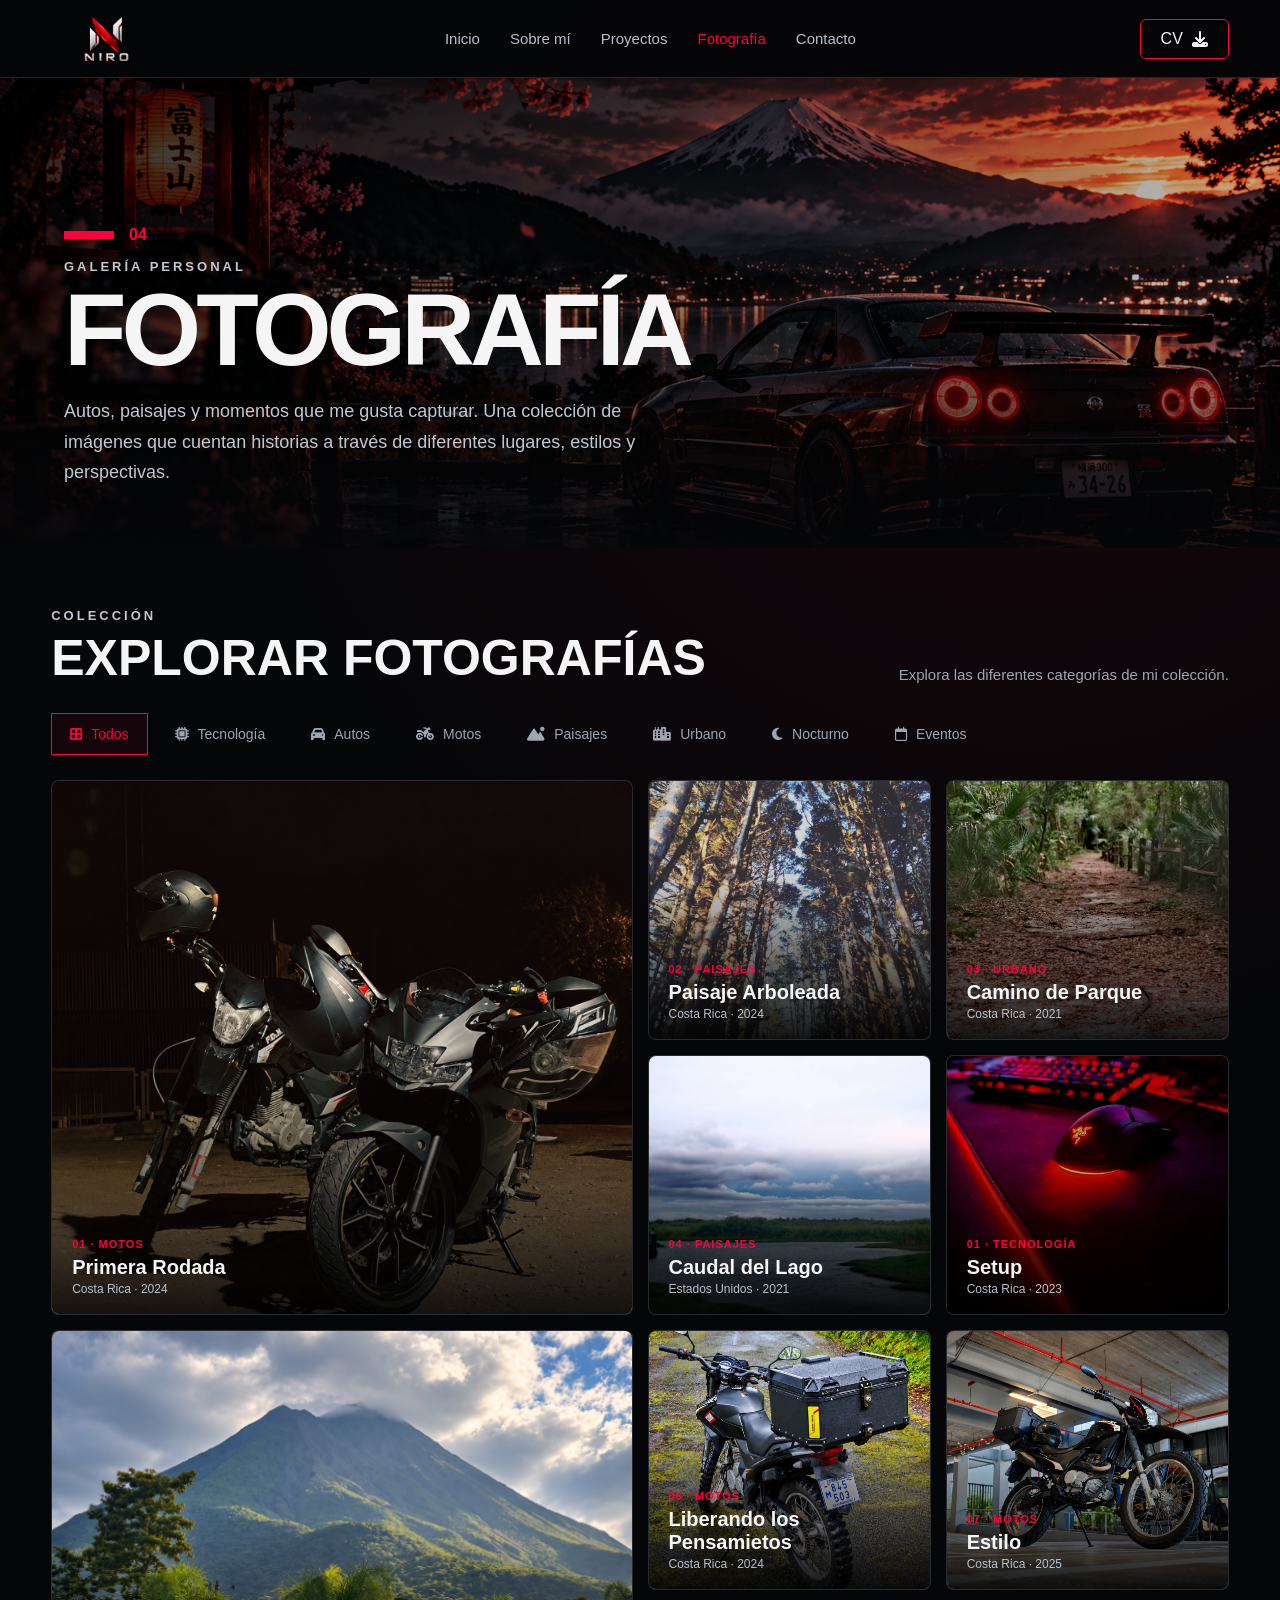
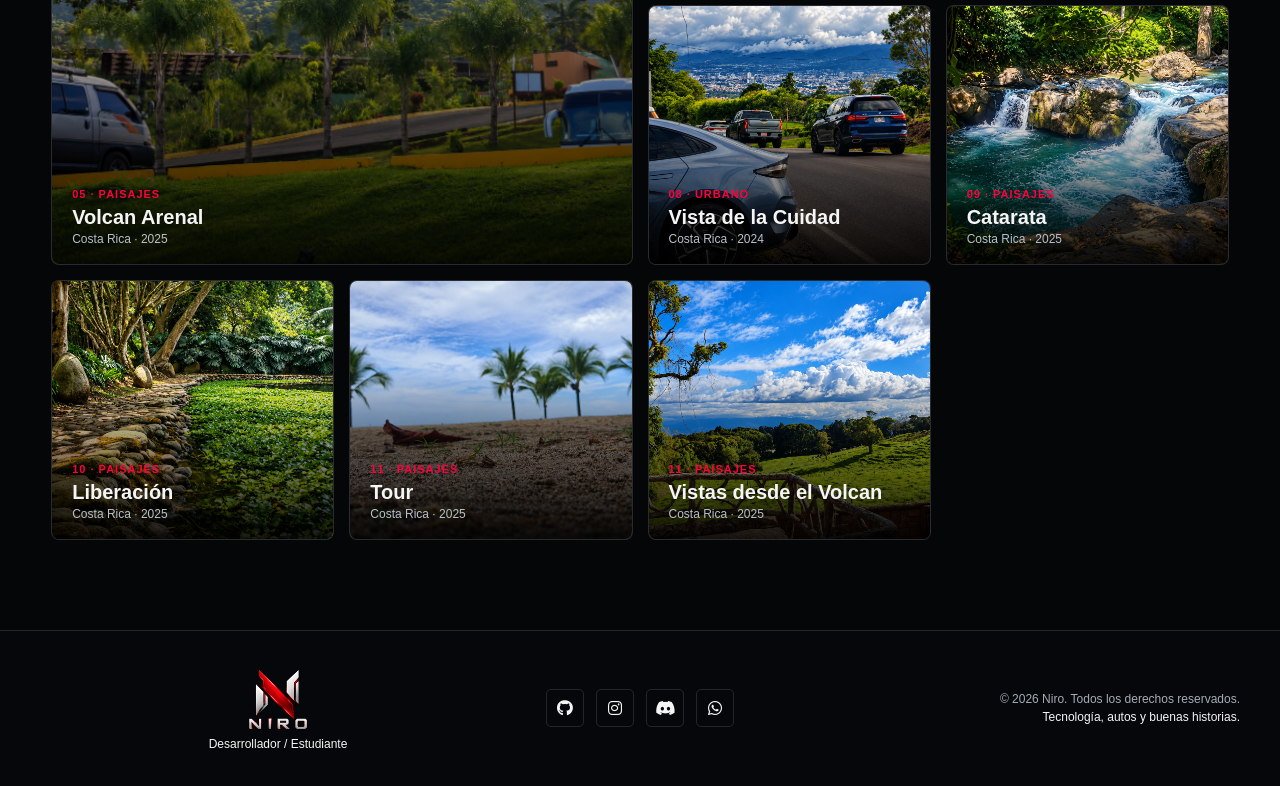
==== commit 0e1c788d: "Actualizazcion de errores" ====
--- a/fotografia.html
+++ b/fotografia.html
@@ -213,7 +213,7 @@
                 <article class="photo-card"
                     data-category="paisajes"
                     data-title="Caudal del Lago"
-                    data-location="Costa Rica"
+                    data-location="Estados Unidos"
                     data-year="2021">
 
                     <img src="assets/img/fotografia/paisajes/2.png" alt="Caudal del Lago">
@@ -221,7 +221,23 @@
                     <div class="photo-card-overlay">
                         <span>04 · PAISAJES</span>
                         <h3>Caudal del Lago</h3>
-                        <p>Costa Rica · 2021</p>
+                        <p>Estados Unidos · 2021</p>
+                    </div>
+
+                </article>
+
+                <article class="photo-card"
+                    data-category="tecnologia"
+                    data-title="Setup"
+                    data-location="Costa Rica"
+                    data-year="2024">
+
+                    <img src="assets/img/fotografia/tecnologia/1.png" alt="Setup">
+
+                    <div class="photo-card-overlay">
+                        <span>01 · TECNOLOGÍA</span>
+                        <h3>Setup</h3>
+                        <p>Costa Rica · 2023</p>
                     </div>
 
                 </article>
